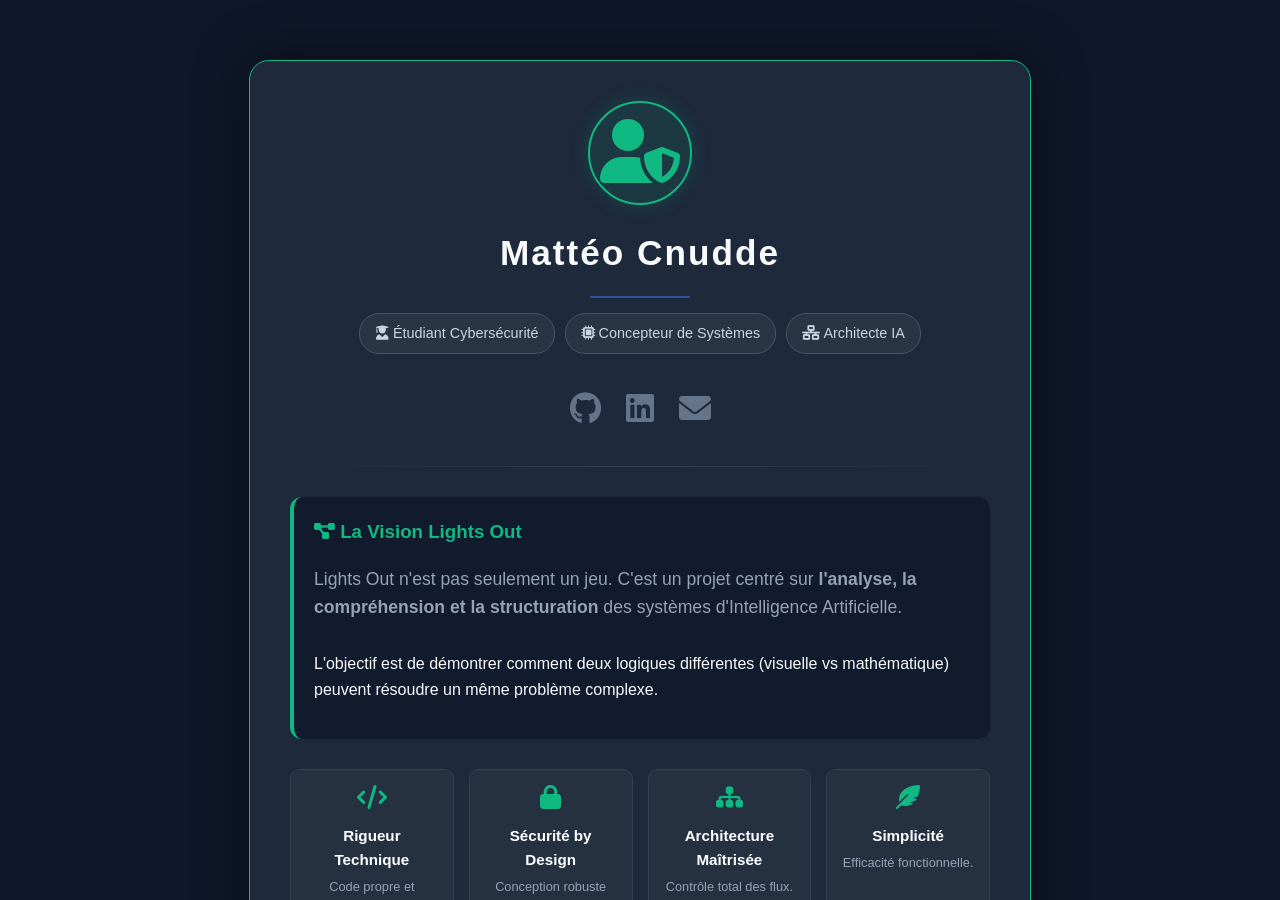
==== createur.html @ 10bcab3b "Add files via upload" ====
<!DOCTYPE html>
<html lang="fr">
<head>
    <meta charset="UTF-8">
    <title>Le Créateur - Mattéo Cnudde</title>
    <link rel="stylesheet" href="style.css">
    <link rel="stylesheet" href="https://cdnjs.cloudflare.com/ajax/libs/font-awesome/6.0.0/css/all.min.css">
</head>
<body>

    <div class="overlay-page-static">
        <div class="full-page-card creator-card">
            
            <div class="profile-header">
                <div class="profile-icon">
                    <i class="fas fa-user-shield"></i>
                </div>
                <h1 class="creator-name">Mattéo Cnudde</h1>
                <div class="neon-line" style="width: 100px; margin: 15px auto;"></div>
                
                <div class="roles-container">
                    <span class="role-badge"><i class="fas fa-user-graduate"></i> Étudiant Cybersécurité</span>
                    <span class="role-badge"><i class="fas fa-microchip"></i> Concepteur de Systèmes</span>
                    <span class="role-badge"><i class="fas fa-network-wired"></i> Architecte IA</span>
                </div>
                <div class="social-links">
    <a href="https://github.com/cnuddeMatteo" target="_blank" class="social-icon github" title="Mon GitHub">
        <i class="fab fa-github"></i>
    </a>
    <a href="https://www.linkedin.com/in/mattéo-cnudde-71a7b5327" target="_blank" class="social-icon linkedin" title="Mon LinkedIn">
        <i class="fab fa-linkedin"></i>
    </a>
    <a href="mailto:cnudde.matteo.59@gmail.com" class="social-icon email" title="Me contacter">
        <i class="fas fa-envelope"></i>
    </a>
</div>
            </div>

            <hr class="divider">

            <div class="vision-section">
                <h3><i class="fas fa-project-diagram"></i> La Vision Lights Out</h3>
                <p class="intro-text" style="text-align: left;">
                    Lights Out n'est pas seulement un jeu. C'est un projet centré sur <b>l'analyse, la compréhension et la structuration</b> des systèmes d'Intelligence Artificielle.
                </p>
                <p>
                    L'objectif est de démontrer comment deux logiques différentes (visuelle vs mathématique) peuvent résoudre un même problème complexe.
                </p>
            </div>

            <div class="values-grid">
                <div class="value-item">
                    <i class="fas fa-code icon-val"></i>
                    <h4>Rigueur Technique</h4>
                    <p>Code propre et optimisé.</p>
                </div>
                <div class="value-item">
                    <i class="fas fa-lock icon-val"></i>
                    <h4>Sécurité by Design</h4>
                    <p>Conception robuste dès la base.</p>
                </div>
                <div class="value-item">
                    <i class="fas fa-sitemap icon-val"></i>
                    <h4>Architecture Maîtrisée</h4>
                    <p>Contrôle total des flux.</p>
                </div>
                <div class="value-item">
                    <i class="fas fa-feather-alt icon-val"></i>
                    <h4>Simplicité</h4>
                    <p>Efficacité fonctionnelle.</p>
                </div>
            </div>

            <div class="final-quote">
                <i class="fas fa-quote-left quote-icon"></i>
                <p>Construire des systèmes intelligents compréhensibles, robustes et contrôlables.</p>
                <strong class="quote-highlight">"Comprendre le système avant de lui faire confiance."</strong>
            </div>

            <a href="index.html" class="back-btn btn-link">Retour au Système</a>
        </div>
    </div>

</body>
</html>
---- style.css ----
:root {
    --bg-color: #0f172a;
    --card-bg: #1e293b;
    --accent: #3b82f6;
    --led-on: #ef4444;
    --text: #f8fafc;
    --robot-color: #ef4444; /* Variable par défaut */
}

body {
    background: var(--bg-color); color: var(--text);
    font-family: 'Segoe UI', sans-serif;
    display: flex; justify-content: center; align-items: center;
    min-height: 100vh; margin: 0; overflow-x: hidden;
}

.hidden { display: none !important; }

/* --- TITRE & AMPOULE --- */
.neon-title { font-size: 3rem; margin: 0; text-align: center; letter-spacing: 3px; text-shadow: 0 0 8px rgba(59, 130, 246, 0.4); }
.neon-line { height: 2px; background: var(--accent); width: 60px; margin: 10px auto; opacity: 0.5; }
.neon-bulb { display: inline-block; color: #fff; transform: translateY(-3px); text-shadow: 0 0 5px #fff, 0 0 10px #fefce8, 0 0 20px var(--accent); animation: blow-effect 2s ease-in-out infinite alternate; }
@keyframes blow-effect {
    0% { transform: translateY(-3px) scale(1); opacity: 0.85; text-shadow: 0 0 5px #fff, 0 0 10px var(--accent); }
    100% { transform: translateY(-3px) scale(1.15); opacity: 1; color: #feffdf; text-shadow: 0 0 10px #fff, 0 0 20px #fff, 0 0 40px var(--accent); }
}

/* --- MENU GRID (Correction Décalage) --- */
.menu-grid {
    display: flex;
    flex-wrap: wrap; /* Important pour que ça passe à la ligne si besoin */
    justify-content: center;
    gap: 20px;
    max-width: 900px; /* Limite la largeur pour éviter l'éclatement */
}

.menu-card { 
    background: var(--card-bg); 
    padding: 20px; 
    border-radius: 15px; 
    border: 1px solid #334155; 
    flex: 1; /* Chaque carte prend la même place */
    min-width: 200px; /* Taille min pour éviter l'écrasement */
}
.menu-card.full-width { width: 100%; flex: none; margin-bottom: 20px; }

/* --- PRÉVISUALISATION --- */
/* --- PRÉVISUALISATION (Version Large) --- */
.preview-card {
    min-width: 260px; /* On élargit un peu la carte pour que le 8x8 rentre */
    display: flex;
    flex-direction: column;
    align-items: center;
    justify-content: center;
    flex-grow: 1; /* Force la carte à prendre toute la hauteur disponible */
}

#grid-preview-container {
    display: grid;
    gap: 6px; /* Espace un peu plus grand entre les points */
    padding: 20px; /* Plus de marge intérieure */
    background: rgba(0, 0, 0, 0.4); /* Fond un peu plus sombre pour le contraste */
    border-radius: 12px;
    margin-top: 10px;
    
    /* Ombre pour donner du volume */
    box-shadow: inset 0 0 15px rgba(0,0,0,0.5); 
    border: 1px solid #334155;
    
    /* Animation fluide lors du changement de taille */
    transition: all 0.3s cubic-bezier(0.4, 0, 0.2, 1);
}

.preview-cell {
    width: 28px;  /* BEAUCOUP PLUS GRAND (c'était 12px) */
    height: 28px; /* Carré parfait */
    background: #475569;
    border-radius: 4px; /* Coins légèrement arrondis */
    
    /* Petit effet de relief */
    box-shadow: 0 2px 0 rgba(0,0,0,0.3);
    transition: background 0.3s;
}

/* Petit effet bonus : quand on passe la souris dessus */
.preview-cell:hover {
    background: var(--accent);
    box-shadow: 0 0 10px var(--accent);
}

/* --- INPUTS --- */
.input-row { display: flex; justify-content: center; gap: 15px; margin-bottom: 15px; }
.input-field { display: flex; flex-direction: column; align-items: center; }
.input-field input { width: 60px; height: 40px; background: rgba(15, 23, 42, 0.6); border: 2px solid #334155; color: white; text-align: center; border-radius: 12px; font-weight: bold; }
.input-field input:focus { border-color: var(--accent); outline: none; }
input::-webkit-outer-spin-button, input::-webkit-inner-spin-button { -webkit-appearance: none; margin: 0; }

/* --- BOUTONS --- */
button { background: var(--accent); color: white; border: none; padding: 10px; border-radius: 6px; cursor: pointer; font-weight: bold; }
.btn-group-grid { display: grid; grid-template-columns: 1fr 1fr; gap: 10px; margin-top: 10px; }
.btn-group-grid button { padding: 15px 0; font-size: 1.1rem; }
.hint-btn { background: #f59e0b !important; } 
.undo-btn { background: #6366f1 !important; } 
.danger-btn { background: #991b1b !important; }
.back-btn { width: 100%; background: #475569; margin-top: 10px; }
#btn-start-custom { position: fixed; bottom: 40px; left: 50%; transform: translateX(-50%); background: linear-gradient(135deg, #10b981, #059669); padding: 15px 40px; border-radius: 50px; font-size: 1.2rem; border: 2px solid #34d399; box-shadow: 0 0 20px rgba(16,185,129,0.6); z-index: 1000; animation: pulse-green 2s infinite; }
@keyframes pulse-green { 0% { box-shadow: 0 0 0 0 rgba(16,185,129,0.7); } 70% { box-shadow: 0 0 0 20px rgba(16,185,129,0); } 100% { box-shadow: 0 0 0 0 rgba(16,185,129,0); } }

/* --- JEU --- */
#game-layout { display: flex; gap: 20px; background: #111827; padding: 25px; border-radius: 20px; }
.status-bar { display: flex; justify-content: space-between; margin-bottom: 10px; color: var(--accent); font-weight: bold; width: 420px; }
#grid-container { width: 420px; height: 420px; display: flex; justify-content: center; align-items: center; background: var(--card-bg); border-radius: 12px; }
.grid { display: grid; gap: 8px; }
.cell { width: 45px; height: 45px; border-radius: 50%; background: #334155; cursor: pointer; transition: 0.3s; position: relative; }
.cell.on { background: var(--led-on); box-shadow: 0 0 15px var(--led-on); }
.cell.ai-target::after { content: ''; position: absolute; top: 50%; left: 50%; transform: translate(-50%, -50%); width: 20px; height: 20px; border: 3px solid #fff; border-radius: 50%; animation: ping 0.5s infinite; }
.cell.ai-source { border: 2px solid #a855f7; box-shadow: 0 0 15px #a855f7; }
@keyframes ping { 0% { transform: translate(-50%, -50%) scale(0.8); opacity: 0.8; } 100% { transform: translate(-50%, -50%) scale(1.4); opacity: 0; } }

/* --- ROBOT --- */
#ai-assistant { position: fixed; bottom: 20px; left: 20px; z-index: 500; }
.robot-container { display: flex; flex-direction: column; align-items: center; transition: all 0.5s ease; }
.mode-chasing { --robot-color: #ef4444; }
.mode-math { --robot-color: #3b82f6; }
.robot-img { width: 80px; cursor: pointer; animation: floating 3s ease-in-out infinite; border-radius: 50%; border: 3px solid var(--robot-color); background: rgba(0,0,0,0.3); padding: 5px; filter: drop-shadow(0 0 10px var(--robot-color)); transition: all 0.5s ease; }
.robot-name { margin-top: 8px; font-size: 0.7rem; font-weight: bold; text-transform: uppercase; color: var(--robot-color); text-shadow: 0 0 8px var(--robot-color); }
.pulse-name { animation: glow-pulse 1.5s infinite alternate; }
@keyframes floating { 0%, 100% { transform: translateY(0); } 50% { transform: translateY(-10px); } }
@keyframes glow-pulse { from { opacity: 0.7; } to { opacity: 1; text-shadow: 0 0 20px var(--robot-color); } }
.bubble { background: white; color: black; padding: 12px; border-radius: 12px; margin-bottom: 15px; max-width: 200px; font-size: 0.85rem; position: relative; }
.hidden-bubble { display: none; }

/* --- HISTORIQUE & LIENS --- */
#log-panel { width: 200px; background: var(--card-bg); border: 1px solid #334155; border-radius: 15px; padding: 15px; height: 420px; display: flex; flex-direction: column; }
#move-list { flex-grow: 1; overflow-y: auto; font-family: monospace; font-size: 0.9rem; }
.move-item { background: rgba(0,0,0,0.2); padding: 5px; margin-bottom: 5px; border-radius: 4px; border-left: 2px solid var(--accent); color: #cbd5e1; }
.text-green { color: #4ade80; } .text-blue { color: #60a5fa; }
.btn-link { display: inline-block; text-decoration: none; color: white; padding: 8px; border-radius: 6px; font-size: 0.8rem; text-align: center; }
.info-btn { background: #4b5563; } .promo-btn { background: #8b5cf6; }
.custom-select { background: #0f172a; color: white; border: 1px solid var(--accent); padding: 8px; border-radius: 6px; width: 100%; margin-bottom: 10px; }
.extra-buttons { display: flex; gap: 10px; }
.overlay { position: fixed; top: 0; left: 0; width: 100%; height: 100%; background: rgba(0,0,0,0.85); display: flex; justify-content: center; align-items: center; z-index: 1000; }
.victory-card { background: var(--card-bg); padding: 40px; border-radius: 20px; border: 2px solid var(--accent); text-align: center; }

/* --- PAGES STATIQUES (IA Info & Créateur) --- */

/* Conteneur principal qui permet le défilement */
.overlay-page-static { 
    position: fixed; 
    top: 0; 
    left: 0; 
    width: 100%; 
    height: 100%; 
    background: var(--bg-color); 
    z-index: 3000; 
    overflow-y: auto; /* Active le scroll vertical */
    display: block; 
    padding: 20px 0; 
}

/* La carte centrale */
.full-page-card { 
    background: var(--card-bg); 
    padding: 40px; 
    border-radius: 20px; 
    border: 1px solid var(--accent); 
    max-width: 700px; 
    width: 90%; 
    box-shadow: 0 0 50px rgba(0,0,0,0.5); 
    color: var(--text); 
    line-height: 1.6; 
    margin: 40px auto; /* Centre la carte et laisse de l'espace haut/bas */
    position: relative; 
}

/* Texte d'intro */
.intro-text { 
    text-align: center; 
    color: #94a3b8; 
    margin-bottom: 30px; 
    font-size: 1.1rem; 
}

/* Sections des Algorithmes */
.algo-section { 
    background: rgba(15, 23, 42, 0.6); 
    border-radius: 15px; 
    padding: 20px; 
    margin-bottom: 25px; 
    border: 1px solid #334155; 
    transition: transform 0.3s; 
}

.algo-section:hover { 
    transform: translateY(-5px); 
    border-color: var(--accent); 
}

.algo-header { 
    display: flex; 
    justify-content: space-between; 
    align-items: center; 
    margin-bottom: 15px; 
    padding-bottom: 10px; 
    border-bottom: 1px solid rgba(255,255,255,0.1); 
}

.algo-header h2 { 
    margin: 0; 
    font-size: 1.4rem; 
    display: flex; 
    align-items: center; 
    gap: 10px; 
}

/* Couleurs spécifiques des titres */
.mode-chasing-header h2 { color: #ef4444; } 
.mode-math-header h2 { color: #3b82f6; }

/* Badges (Heuristique / Algèbre) */
.badge { 
    padding: 5px 12px; 
    border-radius: 20px; 
    font-size: 0.8rem; 
    font-weight: bold; 
    text-transform: uppercase; 
    letter-spacing: 1px; 
}

.badge.chasing { background: rgba(239, 68, 68, 0.2); color: #ef4444; border: 1px solid #ef4444; }
.badge.math { background: rgba(59, 130, 246, 0.2); color: #3b82f6; border: 1px solid #3b82f6; }

/* Boîte de concept (La règle d'or) */
.concept-box { 
    background: #334155; 
    padding: 15px; 
    border-left: 4px solid #ef4444; 
    border-radius: 0 8px 8px 0; 
    margin: 15px 0; 
}

.concept-box h4 { margin: 0 0 5px 0; color: #fff; } 
.concept-box p { margin: 0; font-size: 0.95rem; }

/* Listes d'étapes */
.step-list { list-style: none; padding: 0; margin: 15px 0; } 
.step-list li { padding: 8px 0; border-bottom: 1px solid rgba(255,255,255,0.05); color: #cbd5e1; }

/* Blocs Mathématiques */
.math-block { 
    background: #0f172a; 
    padding: 15px; 
    border-radius: 10px; 
    border: 1px solid #3b82f6; 
    text-align: center; 
    margin: 15px 0; 
}

.math-block code { 
    display: block; 
    font-family: 'Courier New', monospace; 
    font-size: 1.5rem; 
    color: #3b82f6; 
    margin-top: 10px; 
    font-weight: bold; 
    letter-spacing: 3px; 
}

/* Grille de détails (A, x, b) */
.details-grid { 
    display: grid; 
    grid-template-columns: 1fr 1fr 1fr; 
    gap: 10px; 
    margin-top: 20px; 
    text-align: center; 
    font-size: 0.85rem; 
}

.details-grid div { 
    background: rgba(255,255,255,0.05); 
    padding: 10px; 
    border-radius: 8px; 
}

/* Notes et Alertes */
.note { 
    font-size: 0.9rem; 
    padding: 10px; 
    background: rgba(255, 165, 0, 0.1); 
    color: #fbbf24; 
    border-radius: 6px; 
    margin-top: 15px; 
}

.note.info { background: rgba(59, 130, 246, 0.1); color: #60a5fa; }

/* Ligne de séparation */
.divider { 
    border: 0; 
    height: 1px; 
    background: linear-gradient(to right, transparent, #334155, transparent); 
    margin: 30px 0; 
}

/* Bloc Histoire */
.history-block { 
    text-align: center; 
    background: rgba(255, 255, 255, 0.05); 
    padding: 15px; 
    border-radius: 12px; 
    margin-bottom: 30px; 
    font-size: 0.95rem; 
    color: #cbd5e1; 
    border: 1px dashed #475569; 
}

.history-block h3 { 
    margin-top: 0; 
    color: var(--text); 
    font-size: 1.1rem; 
    margin-bottom: 10px; 
}

/* Styles spécifiques Créateur */
.profile-pic { font-size: 4rem; margin-bottom: 10px; }
.explanation h3 { color: var(--neon-blue); margin-top: 25px; border-bottom: 1px solid #334155; padding-bottom: 5px; }
/* --- STYLES SPÉCIFIQUES PAGE CRÉATEUR --- */

.creator-card {
    text-align: center;
    border-color: #10b981; /* Une touche de vert "Cybersécurité" */
}

/* En-tête Profil */
.profile-icon {
    font-size: 4rem;
    color: #10b981;
    background: rgba(16, 185, 129, 0.1);
    width: 100px;
    height: 100px;
    line-height: 100px;
    border-radius: 50%;
    margin: 0 auto 20px;
    box-shadow: 0 0 20px rgba(16, 185, 129, 0.2);
    border: 2px solid #10b981;
}

.creator-name {
    font-size: 2.2rem;
    margin: 0;
    color: #f8fafc;
    letter-spacing: 2px;
}

/* Badges des rôles */
.roles-container {
    display: flex;
    justify-content: center;
    flex-wrap: wrap;
    gap: 10px;
    margin-bottom: 30px;
}

.role-badge {
    background: rgba(255, 255, 255, 0.05);
    border: 1px solid #475569;
    padding: 8px 15px;
    border-radius: 20px;
    font-size: 0.9rem;
    color: #cbd5e1;
    transition: all 0.3s;
}

.role-badge:hover {
    background: rgba(16, 185, 129, 0.2);
    border-color: #10b981;
    color: #fff;
    transform: translateY(-2px);
}

/* Section Vision */
.vision-section {
    text-align: left;
    background: rgba(15, 23, 42, 0.8);
    padding: 20px;
    border-radius: 12px;
    border-left: 4px solid #10b981;
    margin-bottom: 30px;
}

.vision-section h3 {
    margin-top: 0;
    color: #10b981;
}

/* Grille des valeurs */
.values-grid {
    display: grid;
    grid-template-columns: repeat(auto-fit, minmax(140px, 1fr));
    gap: 15px;
    margin-bottom: 30px;
}

.value-item {
    background: rgba(255, 255, 255, 0.03);
    padding: 15px;
    border-radius: 10px;
    border: 1px solid #334155;
    transition: 0.3s;
}

.value-item:hover {
    border-color: #10b981;
    background: rgba(16, 185, 129, 0.05);
}

.icon-val {
    font-size: 1.5rem;
    color: #10b981;
    margin-bottom: 10px;
}

.value-item h4 {
    margin: 5px 0;
    font-size: 0.95rem;
    color: #fff;
}

.value-item p {
    font-size: 0.8rem;
    color: #94a3b8;
    margin: 0;
}

/* Citation Finale */
.final-quote {
    position: relative;
    padding: 20px;
    margin: 30px 0;
    font-style: italic;
    color: #cbd5e1;
}

.quote-icon {
    font-size: 1.5rem;
    color: #475569;
    margin-bottom: 10px;
    display: block;
}

.quote-highlight {
    display: block;
    margin-top: 10px;
    color: #10b981;
    font-size: 1.1rem;
    text-transform: uppercase;
    letter-spacing: 1px;
    font-style: normal;
}
/* --- BARRE DE RÉSEAUX --- */
.social-links {
    margin-top: 25px;
    display: flex;
    justify-content: center;
    gap: 25px; /* Espace entre les icônes */
}

.social-icon {
    font-size: 2rem; /* Taille des icônes */
    color: #64748b;  /* Gris discret par défaut */
    transition: all 0.3s cubic-bezier(0.175, 0.885, 0.32, 1.275);
    text-decoration: none;
    display: inline-block;
}

/* Animation au survol générale */
.social-icon:hover {
    transform: translateY(-5px) scale(1.1); /* Monte et grossit */
}

/* Couleurs spécifiques au survol */
.social-icon.github:hover {
    color: #ffffff;
    text-shadow: 0 0 15px rgba(255, 255, 255, 0.8);
}

.social-icon.linkedin:hover {
    color: #0077b5; /* Bleu LinkedIn */
    text-shadow: 0 0 15px rgba(0, 119, 181, 0.8);
}

.social-icon.email:hover {
    color: #10b981; /* Vert Cybersécurité */
    text-shadow: 0 0 15px rgba(16, 185, 129, 0.8);
}
/* --- BOUTON SON --- */
.floating-sound-btn {
    position: fixed;
    top: 20px;
    right: 20px;
    width: 50px;
    height: 50px;
    border-radius: 50%;
    background: rgba(15, 23, 42, 0.8);
    border: 2px solid var(--accent);
    color: var(--accent);
    font-size: 1.2rem;
    z-index: 2000;
    display: flex;
    justify-content: center;
    align-items: center;
    box-shadow: 0 0 15px rgba(59, 130, 246, 0.3);
    transition: all 0.3s ease;
}

.floating-sound-btn:hover {
    background: var(--accent);
    color: white;
    transform: scale(1.1) rotate(10deg);
    box-shadow: 0 0 25px var(--accent);
}

/* Style quand le son est coupé (ajouté via JS) */
.sound-off {
    border-color: #64748b;
    color: #64748b;
    box-shadow: none;
}
/* --- SIMULATION MATRICIELLE --- */

.matrix-sim-container {
    display: flex;
    justify-content: center;
    align-items: center;
    gap: 15px;
    flex-wrap: wrap;
    background: rgba(0, 0, 0, 0.3);
    padding: 20px;
    border-radius: 15px;
    border: 1px solid #334155;
}

.sim-column {
    display: flex;
    flex-direction: column;
    align-items: center;
    gap: 10px;
}

.sim-column h4 {
    margin: 0;
    color: #94a3b8;
    font-size: 0.9rem;
    text-transform: uppercase;
}

/* Grilles 3x3 miniatures */
.mini-grid {
    display: grid;
    grid-template-columns: repeat(3, 1fr);
    gap: 3px;
    width: 60px;
    height: 60px;
}

.mini-cell {
    width: 100%;
    height: 100%;
    background: #1e293b;
    border-radius: 2px;
}

/* Lumière allumée (Grille B) */
.mini-cell.active {
    background: #ef4444; /* Rouge */
    box-shadow: 0 0 5px #ef4444;
}

/* Solution à cliquer (Grille X) */
.mini-cell.sol-active {
    background: #1e293b;
    border: 2px solid #3b82f6; /* Bordure Bleue */
    box-shadow: 0 0 5px #3b82f6;
    position: relative;
}
/* Petit point blanc au centre pour dire "clique ici" */
.mini-cell.sol-active::after {
    content: '';
    position: absolute;
    top: 50%; left: 50%;
    transform: translate(-50%, -50%);
    width: 4px; height: 4px;
    background: white;
    border-radius: 50%;
}

/* Vecteurs Mathématiques [ ] */
.vector-bracket {
    border-left: 2px solid #cbd5e1;
    border-right: 2px solid #cbd5e1;
    border-radius: 8px;
    padding: 5px 10px;
    background: rgba(15, 23, 42, 0.8);
    min-width: 40px;
}

.vector-bracket.result {
    border-color: #3b82f6; /* Bleu pour la solution */
}

.vector-content {
    display: flex;
    flex-direction: column;
    align-items: center;
    font-family: 'Courier New', monospace;
    font-weight: bold;
    font-size: 1.1rem;
    line-height: 1.4;
}

/* Couleurs des chiffres */
.v-on { color: #fff; text-shadow: 0 0 5px white; }
.v-off { color: #475569; }

/* Opérateur central */
.sim-operator {
    text-align: center;
    color: #64748b;
    font-weight: bold;
}

.math-symbol {
    font-family: 'Courier New', monospace;
    font-size: 1.2rem;
    margin-bottom: 5px;
}

.arrow-right {
    font-size: 1.5rem;
    color: var(--accent);
}
/* --- STYLES ONGLET & INFO --- */

/* Onglets */
.tab-container {
    display: flex;
    justify-content: center;
    gap: 15px;
    margin-bottom: 20px;
}

.tab-btn {
    background: transparent;
    border: 2px solid #334155;
    color: #94a3b8;
    padding: 10px 20px;
    border-radius: 30px;
    font-size: 0.9rem;
    cursor: pointer;
    transition: all 0.3s;
    display: flex;
    align-items: center;
    gap: 8px;
}

.tab-btn:hover { border-color: var(--accent); color: white; }

.tab-btn.active {
    background: var(--accent);
    border-color: var(--accent);
    color: white;
    box-shadow: 0 0 15px rgba(59, 130, 246, 0.4);
}

.tab-content.hidden { display: none; }
.tab-content { animation: fadeIn 0.5s ease; }

/* --- SECTION EXPERT (VIOLET) --- */
.algo-section.expert-theme {
    border-color: #a855f7; /* Violet */
    background: rgba(168, 85, 247, 0.05);
}

.mode-expert-header h2 { color: #a855f7; }

.badge.expert {
    background: rgba(168, 85, 247, 0.2);
    color: #a855f7;
    border: 1px solid #a855f7;
}

/* --- VISUALISATION MATRICIELLE 3x3 --- */

.matrix-sim-container {
    display: flex;
    justify-content: center;
    align-items: center;
    gap: 20px;
    flex-wrap: wrap;
    background: rgba(0, 0, 0, 0.3);
    padding: 20px;
    border-radius: 15px;
    border: 1px solid #334155;
}

/* Le conteneur [ ] */
.vector-bracket {
    border-left: 3px solid #cbd5e1;
    border-right: 3px solid #cbd5e1;
    border-radius: 12px;
    padding: 8px;
    background: rgba(15, 23, 42, 0.5);
    margin-top: 10px;
}

.vector-bracket.result { border-color: #3b82f6; }

/* La grille de chiffres 3x3 */
.matrix-3x3 {
    display: grid;
    grid-template-columns: repeat(3, 1fr); /* 3 colonnes obligatoires */
    gap: 5px 12px;
    justify-items: center;
    font-family: 'Courier New', monospace;
    font-weight: bold;
    font-size: 1.2rem;
    line-height: 1;
}

.v-on { color: #fff; text-shadow: 0 0 8px white; }
.v-off { color: #475569; opacity: 0.4; }

/* Mini grilles visuelles */
.mini-grid {
    display: grid;
    grid-template-columns: repeat(3, 1fr);
    gap: 3px;
    width: 70px;
    height: 70px;
    margin: 0 auto;
}

.mini-cell { width: 100%; height: 100%; background: #1e293b; border-radius: 2px; }
.mini-cell.active { background: #ef4444; box-shadow: 0 0 5px #ef4444; }
.mini-cell.sol-active { background: #1e293b; border: 2px solid #3b82f6; box-shadow: 0 0 5px #3b82f6; }

.sim-column { text-align: center; }
.sim-operator { font-size: 1.5rem; color: #64748b; font-weight: bold; }
.math-symbol { font-size: 1rem; margin-bottom: 5px; font-family: monospace; }
/* --- STYLES ONGLET & INFO --- */
.tab-container { display: flex; justify-content: center; gap: 15px; margin-bottom: 20px; }
.tab-btn { background: transparent; border: 2px solid #334155; color: #94a3b8; padding: 10px 20px; border-radius: 30px; font-size: 0.9rem; cursor: pointer; transition: all 0.3s; display: flex; align-items: center; gap: 8px; }
.tab-btn:hover { border-color: var(--accent); color: white; }
.tab-btn.active { background: var(--accent); border-color: var(--accent); color: white; box-shadow: 0 0 15px rgba(59, 130, 246, 0.4); }
.tab-content.hidden { display: none; }
.tab-content { animation: fadeIn 0.5s ease; }

/* --- VISUALISATION MATH --- */
.matrix-sim-container { display: flex; justify-content: center; align-items: flex-start; gap: 20px; flex-wrap: wrap; background: rgba(0, 0, 0, 0.3); padding: 20px; border-radius: 15px; border: 1px solid #334155; }
.sim-column { display: flex; flex-direction: column; align-items: center; gap: 10px; }
.sim-column h4 { margin: 0; color: #94a3b8; font-size: 0.9rem; text-transform: uppercase; }
.vector-bracket { border-left: 3px solid #cbd5e1; border-right: 3px solid #cbd5e1; border-radius: 12px; padding: 5px; background: rgba(15, 23, 42, 0.5); display: inline-block; margin-bottom: 5px; min-height: 80px; min-width: 80px; display: flex; align-items: center; justify-content: center;}
.vector-bracket.result { border-color: #3b82f6; }
.matrix-3x3 { display: grid; grid-template-columns: repeat(3, 1fr); gap: 5px 12px; justify-items: center; font-family: 'Courier New', monospace; font-weight: bold; font-size: 1.2rem; line-height: 1; }
.v-on { color: #fff; text-shadow: 0 0 8px white; }
.v-off { color: #475569; opacity: 0.4; }
.mini-grid { display: grid; grid-template-columns: repeat(3, 1fr); gap: 3px; width: 70px; height: 70px; }
.mini-cell { width: 100%; height: 100%; background: #1e293b; border-radius: 2px; transition: 0.3s; }
.mini-cell.active { background: #ef4444; box-shadow: 0 0 5px #ef4444; }
.mini-cell.sol-active { background: #1e293b; border: 2px solid #3b82f6; box-shadow: 0 0 5px #3b82f6; position: relative; }
.mini-cell.sol-active::after { content: ''; position: absolute; top: 50%; left: 50%; transform: translate(-50%, -50%); width: 4px; height: 4px; background: white; border-radius: 50%; }
.sim-operator { text-align: center; color: #64748b; font-weight: bold; align-self: center; }
.math-symbol { font-family: monospace; font-size: 0.9rem; margin: 5px 0; color: #94a3b8; }
.arrow-right { font-size: 1.5rem; color: var(--accent); }

/* --- CONSOLE TERMINAL --- */
.console-box { margin-top: 20px; background: #0f172a; border-radius: 8px; border: 1px solid #334155; font-family: 'Courier New', monospace; overflow: hidden; width: 100%; max-width: 500px; margin-left: auto; margin-right: auto; }
.console-header { background: #1e293b; padding: 5px 10px; display: flex; align-items: center; gap: 5px; border-bottom: 1px solid #334155; font-size: 0.8rem; color: #94a3b8; }
.dot { width: 10px; height: 10px; border-radius: 50%; display: inline-block; }
.red { background: #ef4444; } .yellow { background: #f59e0b; } .green { background: #10b981; }
.console-content { padding: 10px; color: #10b981; font-size: 0.9rem; min-height: 100px; max-height: 100px; overflow-y: auto; text-align: left; }
.console-content div { margin-bottom: 4px; animation: fadeIn 0.3s; }

/* --- EXPERT THEME --- */
.algo-section.expert-theme { border-color: #a855f7; background: rgba(168, 85, 247, 0.05); }
.mode-expert-header h2 { color: #a855f7; }
.badge.expert { background: rgba(168, 85, 247, 0.2); color: #a855f7; border: 1px solid #a855f7; }

/* Animation pour le bouton Essayer */
@keyframes pulse-btn { 0% { transform: scale(1); } 50% { transform: scale(1.05); } 100% { transform: scale(1); } }
.pulse-anim { animation: pulse-btn 2s infinite; }
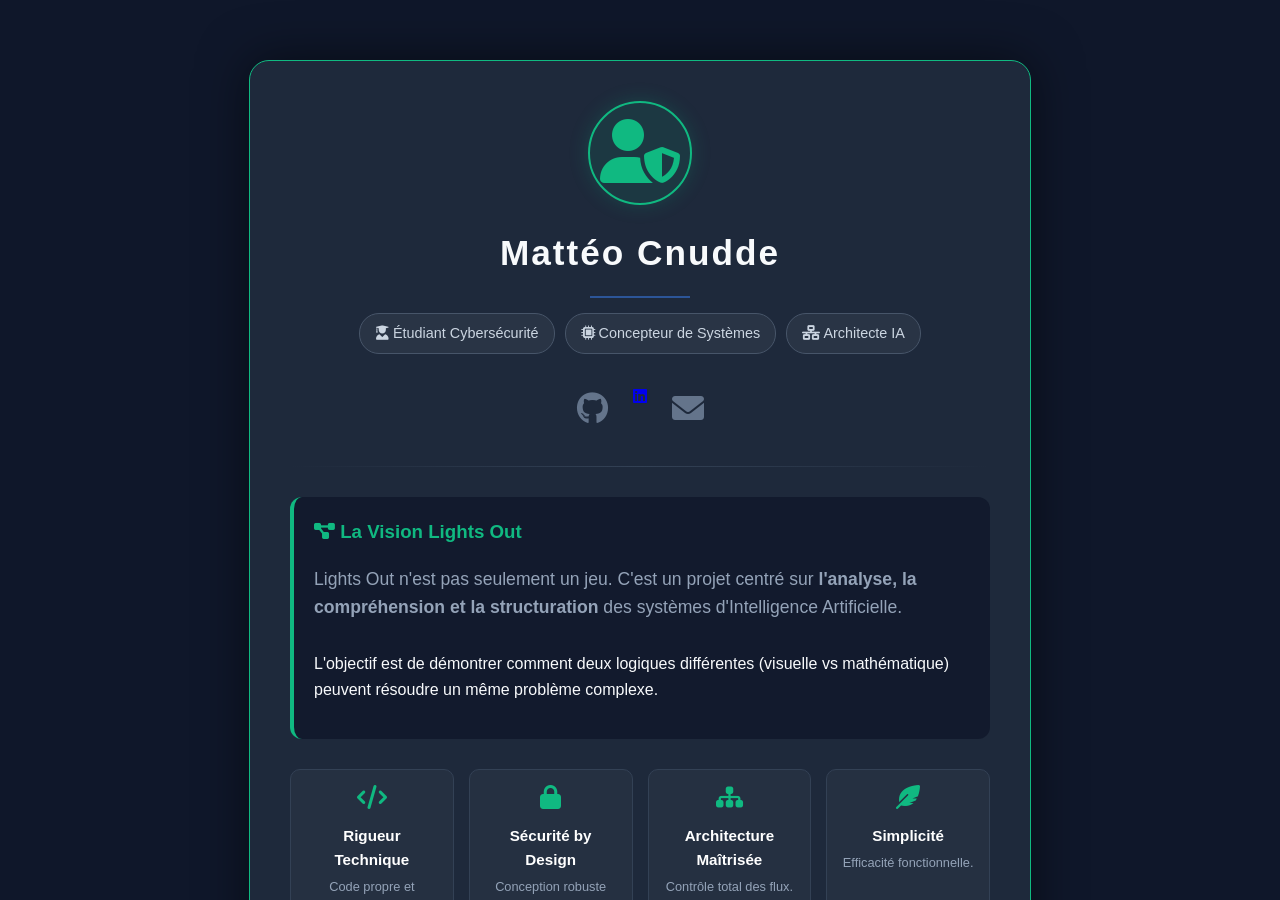
==== commit 96e3b0a3: "Fix HTML formatting and add missing elements" ====
--- a/createur.html
+++ b/createur.html
@@ -27,7 +27,7 @@
     <a href="https://github.com/cnuddeMatteo" target="_blank" class="social-icon github" title="Mon GitHub">
         <i class="fab fa-github"></i>
     </a>
-    <a href="https://www.linkedin.com/in/mattéo-cnudde-71a7b5327" target="_blank" class="social-icon linkedin" title="Mon LinkedIn">
+    <a href="https://buymeacoffee.com/spunnn" title="Me soutenir">
         <i class="fab fa-linkedin"></i>
     </a>
     <a href="mailto:cnudde.matteo.59@gmail.com" class="social-icon email" title="Me contacter">
@@ -82,4 +82,5 @@
     </div>
 
 </body>
-</html>+
+</html>
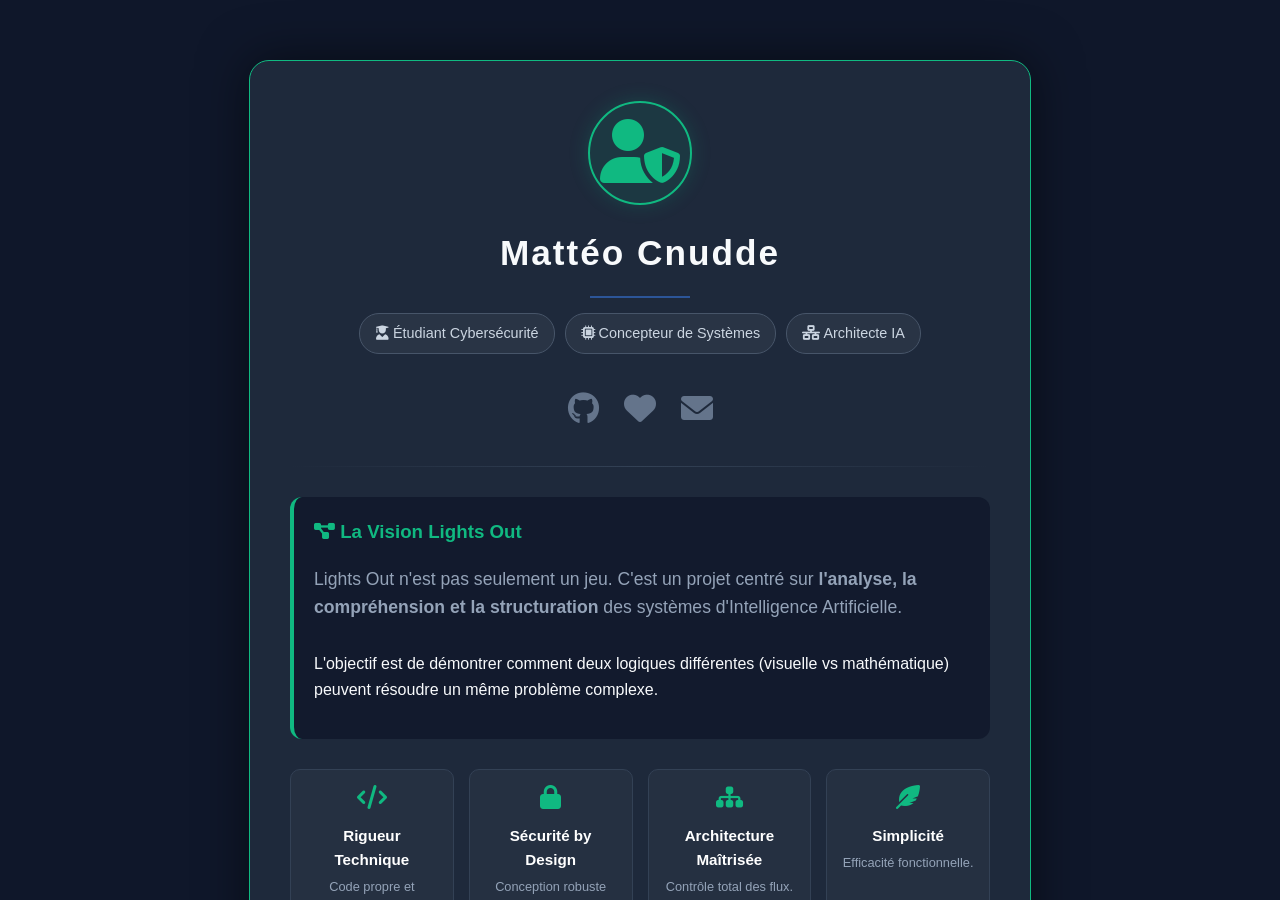
==== commit 9d26fbd7: "Add files via upload" ====
--- a/createur.html
+++ b/createur.html
@@ -27,8 +27,8 @@
     <a href="https://github.com/cnuddeMatteo" target="_blank" class="social-icon github" title="Mon GitHub">
         <i class="fab fa-github"></i>
     </a>
-    <a href="https://buymeacoffee.com/spunnn" title="Me soutenir">
-        <i class="fab fa-linkedin"></i>
+    <a href="https://buymeacoffee.com/spunnn" target="_blank" class="social-icon linkedin" title="Me soutenir">
+        <i class="fas fa-heart"></i>
     </a>
     <a href="mailto:cnudde.matteo.59@gmail.com" class="social-icon email" title="Me contacter">
         <i class="fas fa-envelope"></i>
@@ -82,5 +82,4 @@
     </div>
 
 </body>
-
-</html>
+</html>
--- a/style.css
+++ b/style.css
@@ -788,4 +788,20 @@
 
 /* Animation pour le bouton Essayer */
 @keyframes pulse-btn { 0% { transform: scale(1); } 50% { transform: scale(1.05); } 100% { transform: scale(1); } }
-.pulse-anim { animation: pulse-btn 2s infinite; }+.pulse-anim { animation: pulse-btn 2s infinite; }
+/* Couleurs spécifiques au survol */
+.social-icon.github:hover {
+    color: #ffffff;
+    text-shadow: 0 0 15px rgba(255, 255, 255, 0.8);
+}
+
+/* REMPLACEMENT DU BLOC LINKEDIN PAR CELUI-CI : */
+.social-icon.support:hover {
+    color: #f43f5e; /* Un joli rose/rouge néon */
+    text-shadow: 0 0 15px rgba(244, 63, 94, 0.8);
+}
+
+.social-icon.email:hover {
+    color: #10b981; /* Vert Cybersécurité */
+    text-shadow: 0 0 15px rgba(16, 185, 129, 0.8);
+}
